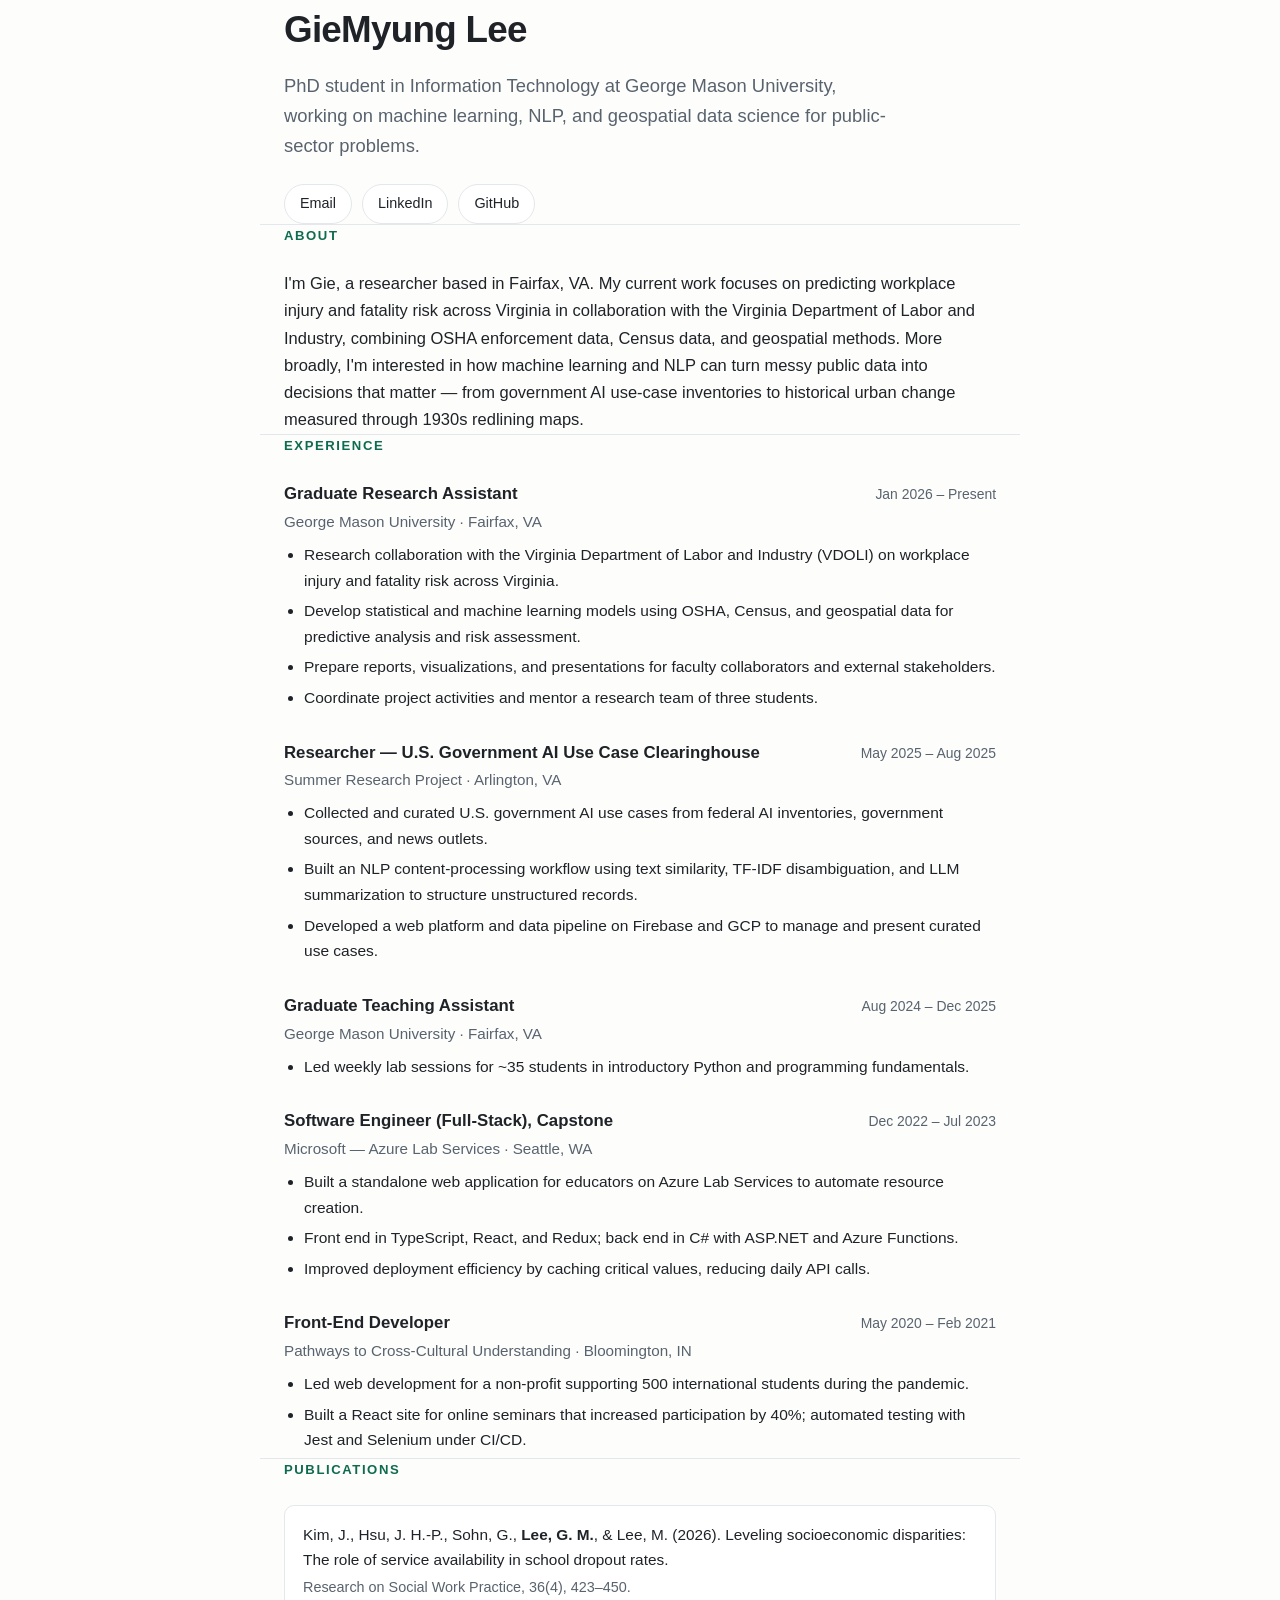
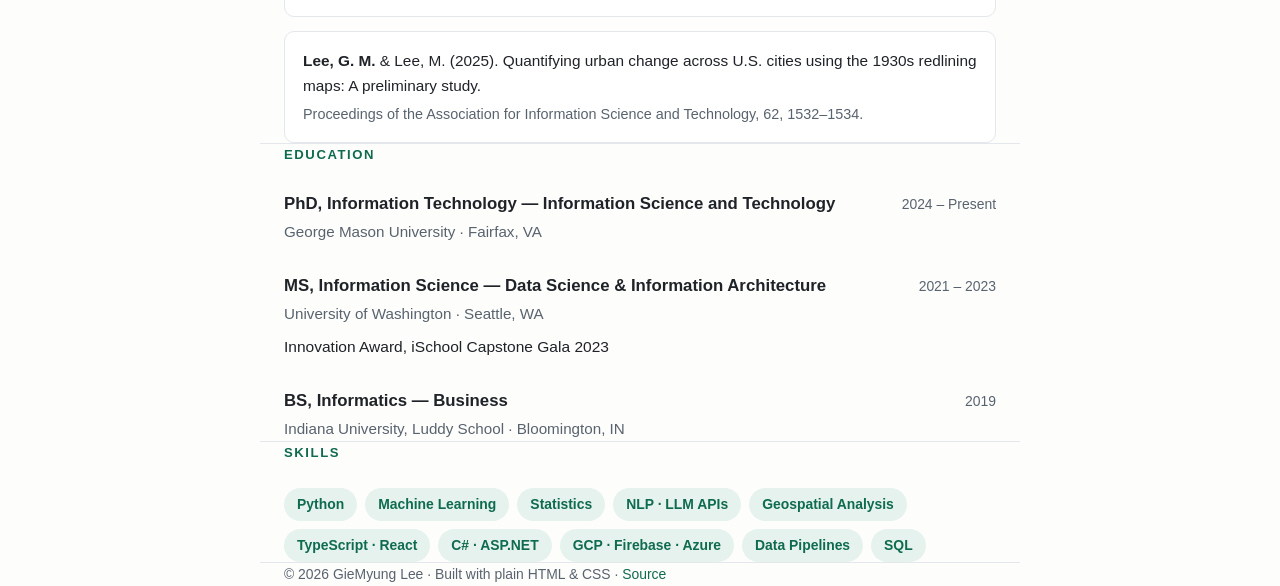
==== index.html @ 55020172 "Personal website: portfolio built from resume Co-Authored-By: Claude Fable 5 <noreply@anthropic.com>" ====
<!DOCTYPE html>
<html lang="en">
<head>
<meta charset="UTF-8">
<meta name="viewport" content="width=device-width, initial-scale=1.0">
<title>GieMyung Lee — Information Science &amp; Technology</title>
<meta name="description" content="GieMyung (Gie) Lee — PhD student in Information Technology at George Mason University. Machine learning, NLP, and geospatial data science.">
<style>
  :root {
    --bg: #fdfdfc;
    --text: #1f2328;
    --muted: #59636e;
    --accent: #0f6b4f;
    --accent-soft: #e6f2ed;
    --border: #e4e7eb;
    --card: #ffffff;
  }
  @media (prefers-color-scheme: dark) {
    :root {
      --bg: #0f1115;
      --text: #e6e8eb;
      --muted: #9aa4af;
      --accent: #5bc49a;
      --accent-soft: #16241f;
      --border: #262b33;
      --card: #161a20;
    }
  }
  * { margin: 0; padding: 0; box-sizing: border-box; }
  html { scroll-behavior: smooth; }
  body {
    font-family: -apple-system, BlinkMacSystemFont, "Segoe UI", Roboto, "Helvetica Neue", Arial, sans-serif;
    background: var(--bg);
    color: var(--text);
    line-height: 1.65;
    font-size: 16.5px;
  }
  .container { max-width: 760px; margin: 0 auto; padding: 0 24px; }
  a { color: var(--accent); text-decoration: none; }
  a:hover { text-decoration: underline; }

  header { padding: 88px 0 48px; }
  .name { font-size: 2.3rem; font-weight: 750; letter-spacing: -0.02em; }
  .tagline { font-size: 1.15rem; color: var(--muted); margin-top: 10px; max-width: 620px; }
  .links { margin-top: 22px; display: flex; flex-wrap: wrap; gap: 10px; }
  .links a {
    display: inline-block; padding: 7px 15px; border: 1px solid var(--border);
    border-radius: 999px; font-size: 0.9rem; color: var(--text); background: var(--card);
    transition: border-color .15s ease, background .15s ease;
  }
  .links a:hover { border-color: var(--accent); background: var(--accent-soft); text-decoration: none; }

  section { padding: 34px 0; border-top: 1px solid var(--border); }
  h2 {
    font-size: 0.82rem; text-transform: uppercase; letter-spacing: 0.12em;
    color: var(--accent); font-weight: 700; margin-bottom: 24px;
  }
  .item { margin-bottom: 28px; }
  .item:last-child { margin-bottom: 0; }
  .item-head { display: flex; justify-content: space-between; align-items: baseline; gap: 16px; flex-wrap: wrap; }
  .item-title { font-weight: 650; font-size: 1.05rem; }
  .item-org { color: var(--muted); font-size: 0.95rem; margin-top: 1px; }
  .item-date { color: var(--muted); font-size: 0.87rem; white-space: nowrap; }
  .item p { margin-top: 8px; color: var(--text); font-size: 0.97rem; }
  .item ul { margin: 8px 0 0 20px; font-size: 0.97rem; }
  .item ul li { margin-bottom: 5px; }

  .pub { padding: 16px 18px; background: var(--card); border: 1px solid var(--border); border-radius: 10px; margin-bottom: 14px; font-size: 0.96rem; }
  .pub:last-child { margin-bottom: 0; }
  .pub .venue { color: var(--muted); font-size: 0.9rem; display: block; margin-top: 4px; }
  .pub strong { font-weight: 650; }

  .skills { display: flex; flex-wrap: wrap; gap: 8px; }
  .skills span {
    padding: 5px 13px; background: var(--accent-soft); color: var(--accent);
    border-radius: 999px; font-size: 0.87rem; font-weight: 550;
  }

  footer { padding: 40px 0 56px; border-top: 1px solid var(--border); color: var(--muted); font-size: 0.87rem; }

  @media (max-width: 560px) {
    header { padding: 56px 0 36px; }
    .name { font-size: 1.85rem; }
    .item-head { flex-direction: column; gap: 2px; }
  }
</style>
</head>
<body>

<header class="container">
  <h1 class="name">GieMyung Lee</h1>
  <p class="tagline">PhD student in Information Technology at George Mason University, working on machine learning, NLP, and geospatial data science for public-sector problems.</p>
  <div class="links">
    <a href="mailto:glee10@gmu.edu">Email</a>
    <a href="https://www.linkedin.com/in/gielee/" target="_blank" rel="noopener">LinkedIn</a>
    <a href="https://github.com/landname" target="_blank" rel="noopener">GitHub</a>
  </div>
</header>

<section class="container" id="about">
  <h2>About</h2>
  <p>I'm Gie, a researcher based in Fairfax, VA. My current work focuses on predicting workplace injury and fatality risk across Virginia in collaboration with the Virginia Department of Labor and Industry, combining OSHA enforcement data, Census data, and geospatial methods. More broadly, I'm interested in how machine learning and NLP can turn messy public data into decisions that matter — from government AI use-case inventories to historical urban change measured through 1930s redlining maps.</p>
</section>

<section class="container" id="experience">
  <h2>Experience</h2>

  <div class="item">
    <div class="item-head">
      <div>
        <div class="item-title">Graduate Research Assistant</div>
        <div class="item-org">George Mason University · Fairfax, VA</div>
      </div>
      <div class="item-date">Jan 2026 – Present</div>
    </div>
    <ul>
      <li>Research collaboration with the Virginia Department of Labor and Industry (VDOLI) on workplace injury and fatality risk across Virginia.</li>
      <li>Develop statistical and machine learning models using OSHA, Census, and geospatial data for predictive analysis and risk assessment.</li>
      <li>Prepare reports, visualizations, and presentations for faculty collaborators and external stakeholders.</li>
      <li>Coordinate project activities and mentor a research team of three students.</li>
    </ul>
  </div>

  <div class="item">
    <div class="item-head">
      <div>
        <div class="item-title">Researcher — U.S. Government AI Use Case Clearinghouse</div>
        <div class="item-org">Summer Research Project · Arlington, VA</div>
      </div>
      <div class="item-date">May 2025 – Aug 2025</div>
    </div>
    <ul>
      <li>Collected and curated U.S. government AI use cases from federal AI inventories, government sources, and news outlets.</li>
      <li>Built an NLP content-processing workflow using text similarity, TF-IDF disambiguation, and LLM summarization to structure unstructured records.</li>
      <li>Developed a web platform and data pipeline on Firebase and GCP to manage and present curated use cases.</li>
    </ul>
  </div>

  <div class="item">
    <div class="item-head">
      <div>
        <div class="item-title">Graduate Teaching Assistant</div>
        <div class="item-org">George Mason University · Fairfax, VA</div>
      </div>
      <div class="item-date">Aug 2024 – Dec 2025</div>
    </div>
    <ul>
      <li>Led weekly lab sessions for ~35 students in introductory Python and programming fundamentals.</li>
    </ul>
  </div>

  <div class="item">
    <div class="item-head">
      <div>
        <div class="item-title">Software Engineer (Full-Stack), Capstone</div>
        <div class="item-org">Microsoft — Azure Lab Services · Seattle, WA</div>
      </div>
      <div class="item-date">Dec 2022 – Jul 2023</div>
    </div>
    <ul>
      <li>Built a standalone web application for educators on Azure Lab Services to automate resource creation.</li>
      <li>Front end in TypeScript, React, and Redux; back end in C# with ASP.NET and Azure Functions.</li>
      <li>Improved deployment efficiency by caching critical values, reducing daily API calls.</li>
    </ul>
  </div>

  <div class="item">
    <div class="item-head">
      <div>
        <div class="item-title">Front-End Developer</div>
        <div class="item-org">Pathways to Cross-Cultural Understanding · Bloomington, IN</div>
      </div>
      <div class="item-date">May 2020 – Feb 2021</div>
    </div>
    <ul>
      <li>Led web development for a non-profit supporting 500 international students during the pandemic.</li>
      <li>Built a React site for online seminars that increased participation by 40%; automated testing with Jest and Selenium under CI/CD.</li>
    </ul>
  </div>
</section>

<section class="container" id="publications">
  <h2>Publications</h2>
  <div class="pub">
    Kim, J., Hsu, J. H.-P., Sohn, G., <strong>Lee, G. M.</strong>, &amp; Lee, M. (2026). Leveling socioeconomic disparities: The role of service availability in school dropout rates.
    <span class="venue">Research on Social Work Practice, 36(4), 423–450.</span>
  </div>
  <div class="pub">
    <strong>Lee, G. M.</strong> &amp; Lee, M. (2025). Quantifying urban change across U.S. cities using the 1930s redlining maps: A preliminary study.
    <span class="venue">Proceedings of the Association for Information Science and Technology, 62, 1532–1534.</span>
  </div>
</section>

<section class="container" id="education">
  <h2>Education</h2>

  <div class="item">
    <div class="item-head">
      <div>
        <div class="item-title">PhD, Information Technology — Information Science and Technology</div>
        <div class="item-org">George Mason University · Fairfax, VA</div>
      </div>
      <div class="item-date">2024 – Present</div>
    </div>
  </div>

  <div class="item">
    <div class="item-head">
      <div>
        <div class="item-title">MS, Information Science — Data Science &amp; Information Architecture</div>
        <div class="item-org">University of Washington · Seattle, WA</div>
      </div>
      <div class="item-date">2021 – 2023</div>
    </div>
    <p>Innovation Award, iSchool Capstone Gala 2023</p>
  </div>

  <div class="item">
    <div class="item-head">
      <div>
        <div class="item-title">BS, Informatics — Business</div>
        <div class="item-org">Indiana University, Luddy School · Bloomington, IN</div>
      </div>
      <div class="item-date">2019</div>
    </div>
  </div>
</section>

<section class="container" id="skills">
  <h2>Skills</h2>
  <div class="skills">
    <span>Python</span>
    <span>Machine Learning</span>
    <span>Statistics</span>
    <span>NLP · LLM APIs</span>
    <span>Geospatial Analysis</span>
    <span>TypeScript · React</span>
    <span>C# · ASP.NET</span>
    <span>GCP · Firebase · Azure</span>
    <span>Data Pipelines</span>
    <span>SQL</span>
  </div>
</section>

<footer class="container">
  © 2026 GieMyung Lee · Built with plain HTML &amp; CSS · <a href="https://github.com/landname/landname.github.io" target="_blank" rel="noopener">Source</a>
</footer>

</body>
</html>
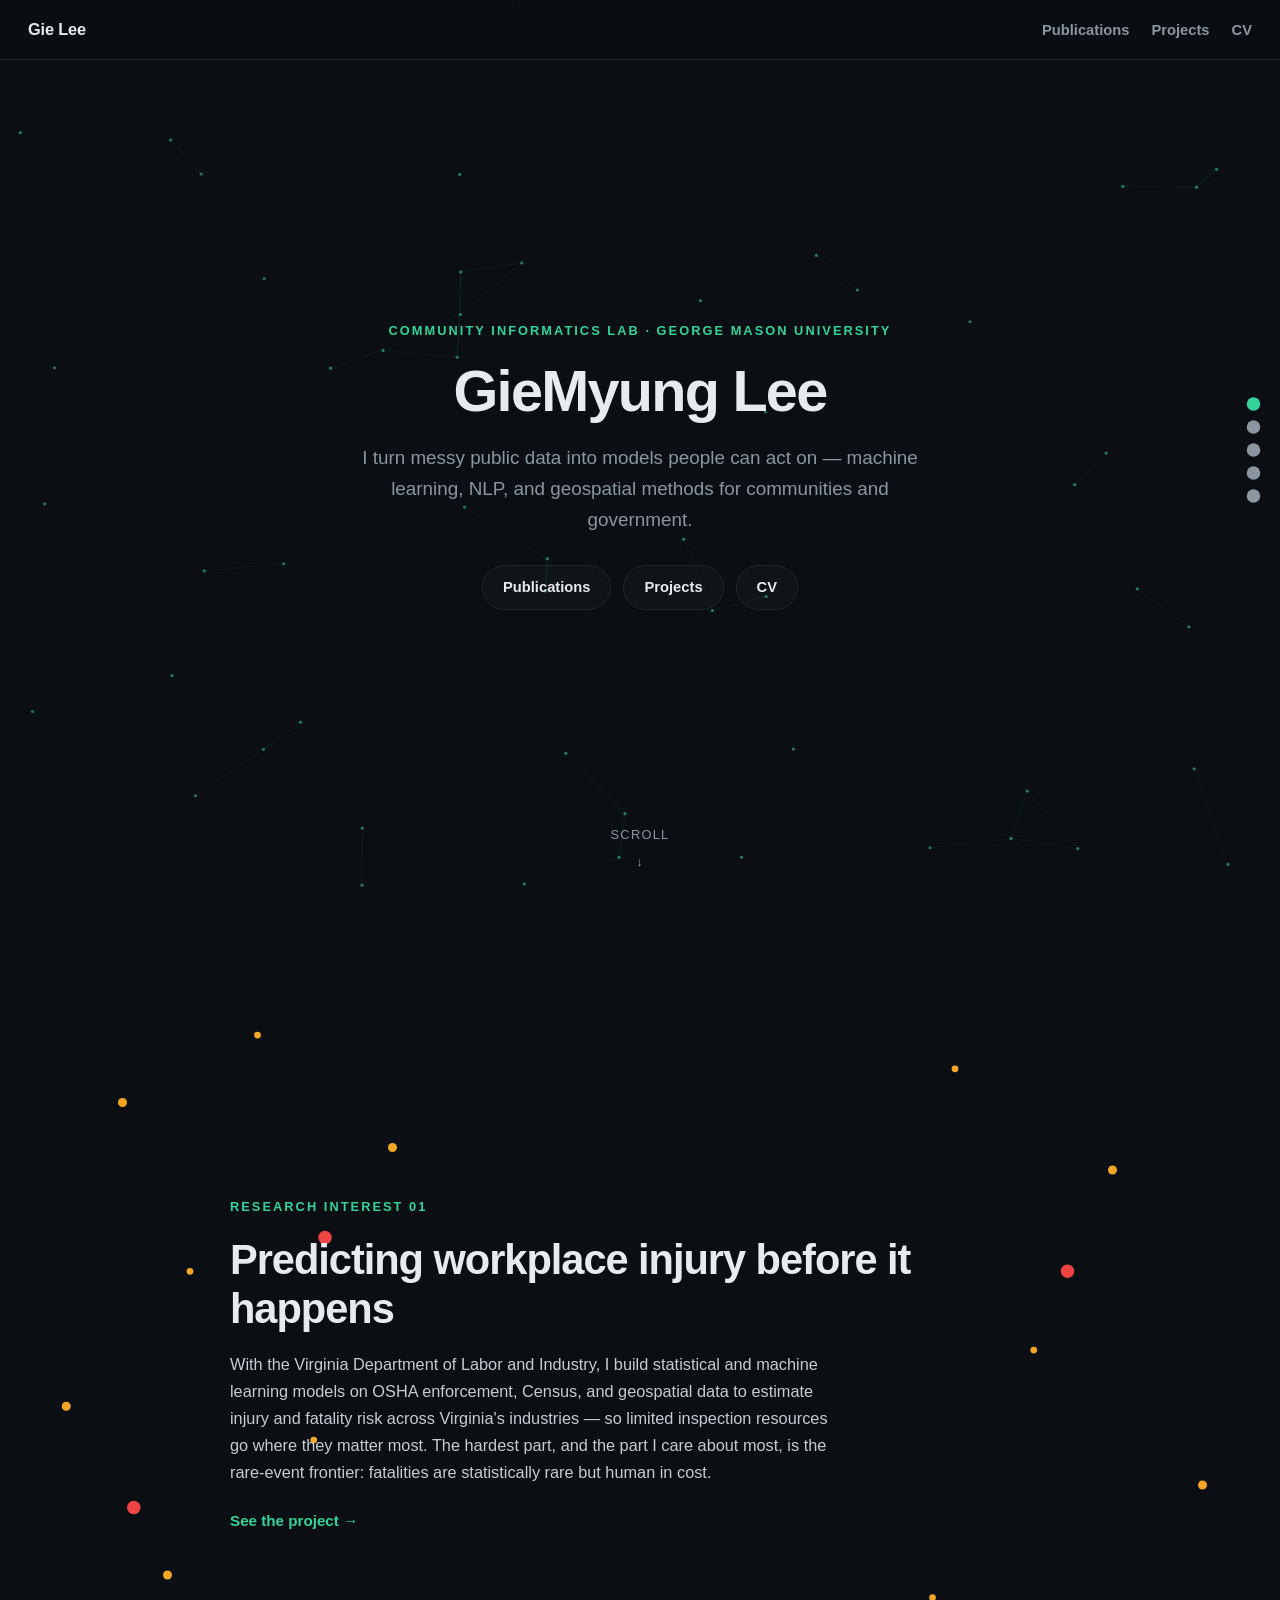
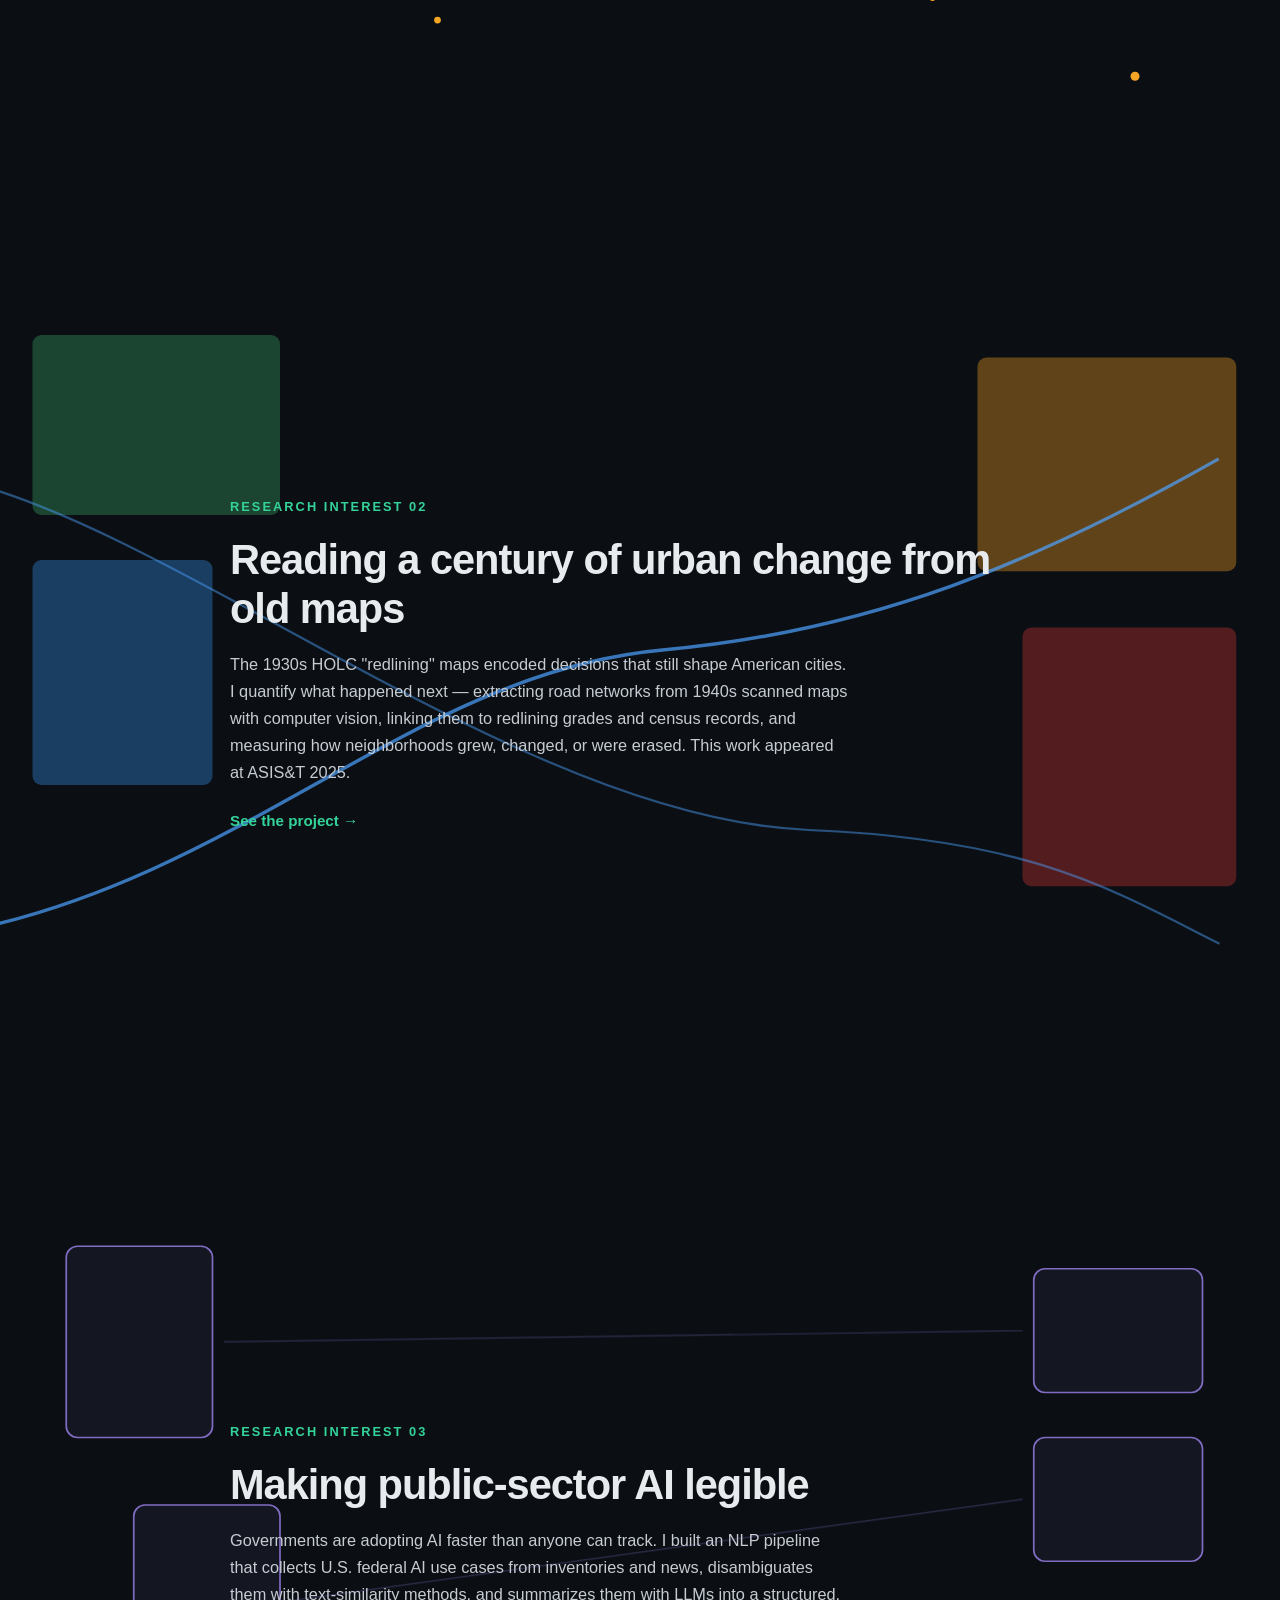
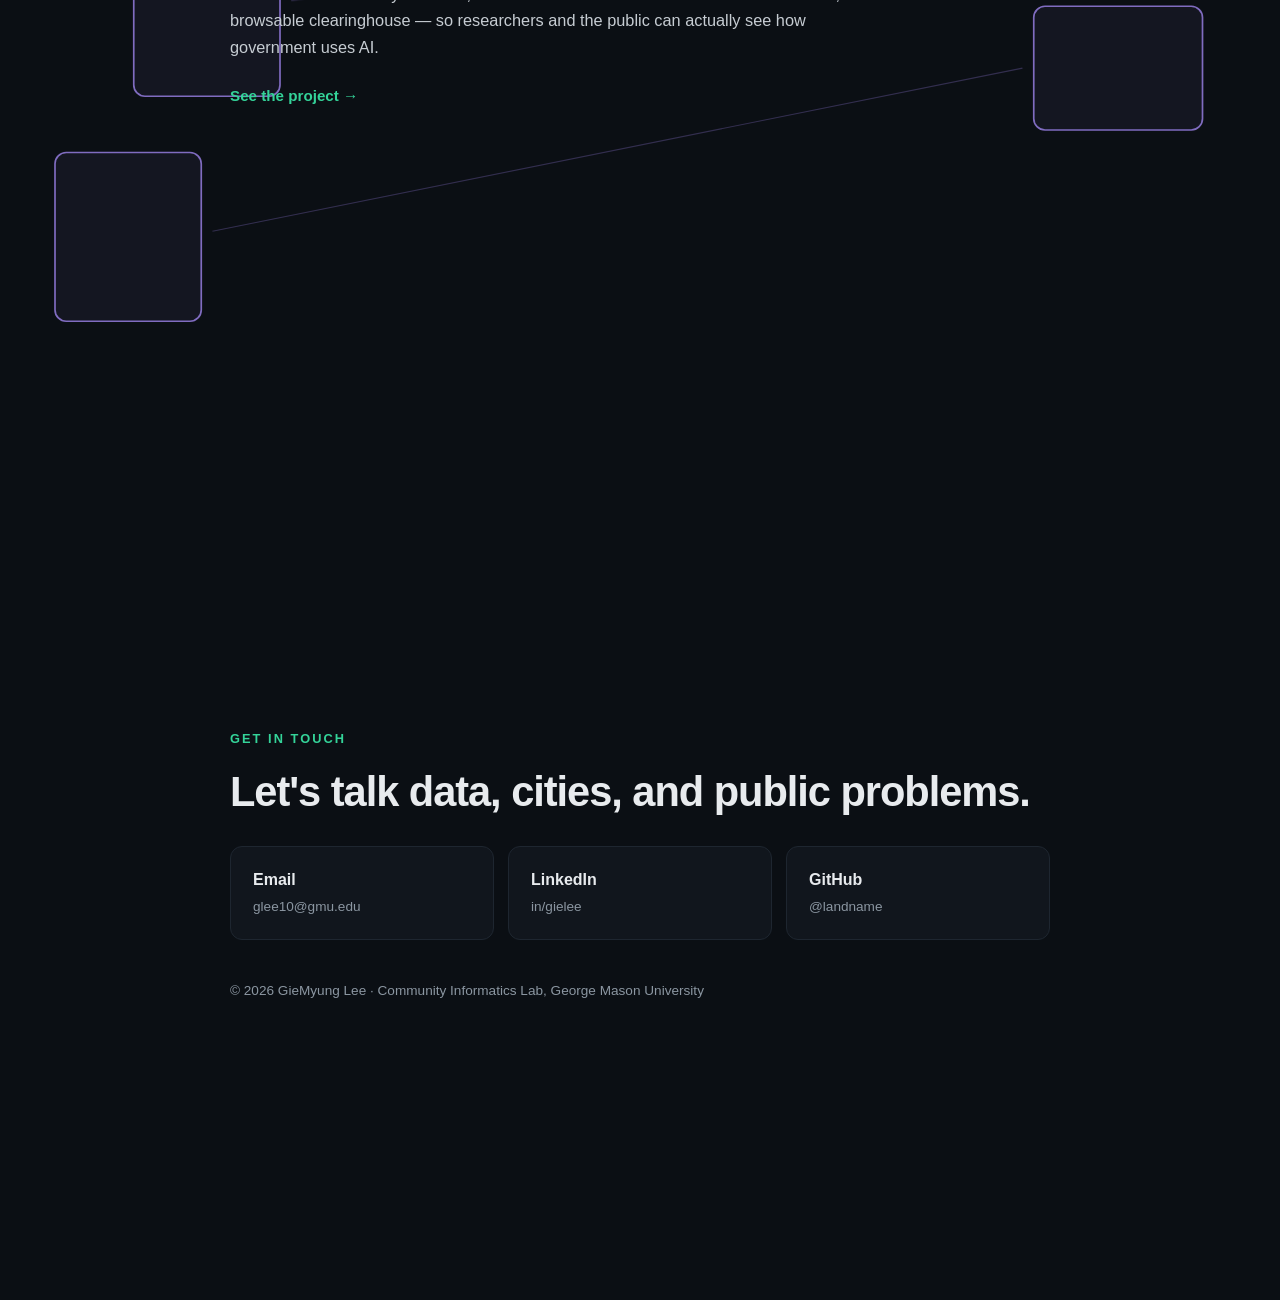
==== commit 148e52ef: "Restructure: interactive scroll homepage + publications/projects/cv pages Co-Authored-By: Claude Fab" ====
--- a/index.html
+++ b/index.html
@@ -3,248 +3,314 @@
 <head>
 <meta charset="UTF-8">
 <meta name="viewport" content="width=device-width, initial-scale=1.0">
-<title>GieMyung Lee — Information Science &amp; Technology</title>
-<meta name="description" content="GieMyung (Gie) Lee — PhD student in Information Technology at George Mason University. Machine learning, NLP, and geospatial data science.">
+<title>GieMyung Lee — Community Informatics Lab, GMU</title>
+<meta name="description" content="GieMyung (Gie) Lee — researcher at the Community Informatics Lab, George Mason University. Machine learning, NLP, and geospatial data science for public-sector problems.">
+<link rel="stylesheet" href="assets/style.css">
 <style>
-  :root {
-    --bg: #fdfdfc;
-    --text: #1f2328;
-    --muted: #59636e;
-    --accent: #0f6b4f;
-    --accent-soft: #e6f2ed;
-    --border: #e4e7eb;
-    --card: #ffffff;
-  }
-  @media (prefers-color-scheme: dark) {
-    :root {
-      --bg: #0f1115;
-      --text: #e6e8eb;
-      --muted: #9aa4af;
-      --accent: #5bc49a;
-      --accent-soft: #16241f;
-      --border: #262b33;
-      --card: #161a20;
-    }
-  }
-  * { margin: 0; padding: 0; box-sizing: border-box; }
-  html { scroll-behavior: smooth; }
+  /* Homepage scene system — body background cross-fades per active scene */
   body {
-    font-family: -apple-system, BlinkMacSystemFont, "Segoe UI", Roboto, "Helvetica Neue", Arial, sans-serif;
-    background: var(--bg);
-    color: var(--text);
-    line-height: 1.65;
-    font-size: 16.5px;
-  }
-  .container { max-width: 760px; margin: 0 auto; padding: 0 24px; }
-  a { color: var(--accent); text-decoration: none; }
-  a:hover { text-decoration: underline; }
-
-  header { padding: 88px 0 48px; }
-  .name { font-size: 2.3rem; font-weight: 750; letter-spacing: -0.02em; }
-  .tagline { font-size: 1.15rem; color: var(--muted); margin-top: 10px; max-width: 620px; }
-  .links { margin-top: 22px; display: flex; flex-wrap: wrap; gap: 10px; }
-  .links a {
-    display: inline-block; padding: 7px 15px; border: 1px solid var(--border);
-    border-radius: 999px; font-size: 0.9rem; color: var(--text); background: var(--card);
-    transition: border-color .15s ease, background .15s ease;
-  }
-  .links a:hover { border-color: var(--accent); background: var(--accent-soft); text-decoration: none; }
-
-  section { padding: 34px 0; border-top: 1px solid var(--border); }
-  h2 {
-    font-size: 0.82rem; text-transform: uppercase; letter-spacing: 0.12em;
-    color: var(--accent); font-weight: 700; margin-bottom: 24px;
-  }
-  .item { margin-bottom: 28px; }
-  .item:last-child { margin-bottom: 0; }
-  .item-head { display: flex; justify-content: space-between; align-items: baseline; gap: 16px; flex-wrap: wrap; }
-  .item-title { font-weight: 650; font-size: 1.05rem; }
-  .item-org { color: var(--muted); font-size: 0.95rem; margin-top: 1px; }
-  .item-date { color: var(--muted); font-size: 0.87rem; white-space: nowrap; }
-  .item p { margin-top: 8px; color: var(--text); font-size: 0.97rem; }
-  .item ul { margin: 8px 0 0 20px; font-size: 0.97rem; }
-  .item ul li { margin-bottom: 5px; }
-
-  .pub { padding: 16px 18px; background: var(--card); border: 1px solid var(--border); border-radius: 10px; margin-bottom: 14px; font-size: 0.96rem; }
-  .pub:last-child { margin-bottom: 0; }
-  .pub .venue { color: var(--muted); font-size: 0.9rem; display: block; margin-top: 4px; }
-  .pub strong { font-weight: 650; }
-
-  .skills { display: flex; flex-wrap: wrap; gap: 8px; }
-  .skills span {
-    padding: 5px 13px; background: var(--accent-soft); color: var(--accent);
-    border-radius: 999px; font-size: 0.87rem; font-weight: 550;
-  }
-
-  footer { padding: 40px 0 56px; border-top: 1px solid var(--border); color: var(--muted); font-size: 0.87rem; }
-
-  @media (max-width: 560px) {
-    header { padding: 56px 0 36px; }
-    .name { font-size: 1.85rem; }
-    .item-head { flex-direction: column; gap: 2px; }
+    transition: background-color 0.9s ease;
+    overflow-x: hidden;
+  }
+  .scene {
+    min-height: 100svh;
+    display: flex; align-items: center; justify-content: center;
+    position: relative;
+    padding: 90px 24px 60px;
+  }
+  .scene-inner { max-width: 820px; width: 100%; position: relative; z-index: 2; }
+
+  /* Content reveal animation */
+  .reveal { opacity: 0; transform: translateY(38px); transition: opacity .8s ease, transform .8s cubic-bezier(.2,.7,.3,1); }
+  .scene.active .reveal { opacity: 1; transform: none; }
+  .scene.active .reveal:nth-child(2) { transition-delay: .12s; }
+  .scene.active .reveal:nth-child(3) { transition-delay: .24s; }
+  .scene.active .reveal:nth-child(4) { transition-delay: .36s; }
+
+  .kicker {
+    font-size: 0.8rem; text-transform: uppercase; letter-spacing: 0.16em;
+    font-weight: 700; color: var(--scene-accent, var(--accent)); margin-bottom: 18px;
+  }
+  .scene h1 { font-size: clamp(2.2rem, 6vw, 3.6rem); font-weight: 800; letter-spacing: -0.03em; line-height: 1.12; }
+  .scene h2.big { font-size: clamp(1.7rem, 4.5vw, 2.6rem); font-weight: 750; letter-spacing: -0.025em; line-height: 1.18; margin: 0 0 18px; color: var(--text); text-transform: none; }
+  .scene .lead { font-size: clamp(1rem, 2vw, 1.18rem); color: var(--muted); max-width: 600px; margin-top: 18px; }
+  .scene .body-text { font-size: 1.02rem; color: #c6ccd2; max-width: 620px; }
+  .scene .more { display: inline-block; margin-top: 22px; font-weight: 600; font-size: 0.95rem; color: var(--scene-accent, var(--accent)); }
+
+  /* Hero */
+  #hero canvas { position: absolute; inset: 0; width: 100%; height: 100%; z-index: 1; }
+  #hero .scene-inner { text-align: center; }
+  .hero-links { margin-top: 30px; display: flex; gap: 12px; justify-content: center; flex-wrap: wrap; }
+  .hero-links a {
+    padding: 9px 20px; border: 1px solid var(--border); border-radius: 999px;
+    color: var(--text); font-size: 0.92rem; font-weight: 550; background: rgba(255,255,255,0.02);
+    transition: border-color .2s, background .2s;
+  }
+  .hero-links a:hover { border-color: var(--accent); background: var(--accent-soft); text-decoration: none; }
+  .scroll-hint {
+    position: absolute; bottom: 28px; left: 50%; transform: translateX(-50%);
+    color: var(--muted); font-size: 0.8rem; letter-spacing: 0.1em; text-transform: uppercase;
+    display: flex; flex-direction: column; align-items: center; gap: 6px; z-index: 2;
+    animation: bob 2.2s ease-in-out infinite;
+  }
+  @keyframes bob { 0%,100% { transform: translate(-50%,0);} 50% { transform: translate(-50%,8px);} }
+
+  /* Scene visuals (SVG) */
+  .scene-visual { position: absolute; inset: 0; z-index: 1; overflow: hidden; pointer-events: none; opacity: 0; transition: opacity 1s ease; }
+  .scene.active .scene-visual { opacity: 1; }
+  .scene-visual svg { position: absolute; width: 100%; height: 100%; }
+
+  /* risk dots pulse */
+  .scene.active .risk-dot { animation: pulse 2.6s ease-in-out infinite; }
+  .scene.active .risk-dot.hot { animation: pulse-hot 1.8s ease-in-out infinite; }
+  @keyframes pulse { 0%,100% { opacity: .25; } 50% { opacity: .7; } }
+  @keyframes pulse-hot { 0%,100% { opacity: .5; r: 5; } 50% { opacity: 1; r: 8; } }
+
+  /* HOLC zones draw in */
+  .holc { opacity: 0; transform: translateY(14px); transition: opacity 1s ease, transform 1s ease; }
+  .scene.active .holc { opacity: 0.5; transform: none; }
+  .scene.active .holc:nth-of-type(2) { transition-delay: .18s; }
+  .scene.active .holc:nth-of-type(3) { transition-delay: .36s; }
+  .scene.active .holc:nth-of-type(4) { transition-delay: .54s; }
+  .scene.active .road-path { stroke-dashoffset: 0; }
+  .road-path { stroke-dasharray: 1200; stroke-dashoffset: 1200; transition: stroke-dashoffset 2.4s ease .3s; }
+
+  /* docs flow into grid */
+  .doc { opacity: 0; transform: translate(-40px, 20px) rotate(-6deg); transition: all .9s cubic-bezier(.2,.7,.3,1); }
+  .scene.active .doc { opacity: .75; transform: none; }
+  .scene.active .doc:nth-of-type(2) { transition-delay: .15s; }
+  .scene.active .doc:nth-of-type(3) { transition-delay: .3s; }
+  .scene.active .doc:nth-of-type(4) { transition-delay: .45s; }
+  .scene.active .doc:nth-of-type(5) { transition-delay: .6s; }
+  .scene.active .doc:nth-of-type(6) { transition-delay: .75s; }
+
+  /* Progress dots */
+  .progress {
+    position: fixed; right: 22px; top: 50%; transform: translateY(-50%);
+    display: flex; flex-direction: column; gap: 14px; z-index: 90;
+  }
+  .progress button {
+    width: 9px; height: 9px; border-radius: 50%; border: none; cursor: pointer;
+    background: var(--muted); opacity: 0.35; transition: all .3s; padding: 0;
+  }
+  .progress button.on { opacity: 1; background: var(--scene-accent, var(--accent)); transform: scale(1.5); }
+
+  /* Contact scene */
+  .contact-cards { display: grid; grid-template-columns: repeat(auto-fit, minmax(200px, 1fr)); gap: 14px; margin-top: 30px; }
+  .contact-cards a {
+    display: block; padding: 20px 22px; background: var(--card); border: 1px solid var(--border);
+    border-radius: 12px; color: var(--text); transition: border-color .2s, transform .2s;
+  }
+  .contact-cards a:hover { border-color: var(--scene-accent, var(--accent)); transform: translateY(-3px); text-decoration: none; }
+  .contact-cards .label { font-weight: 650; font-size: 1rem; }
+  .contact-cards .sub { color: var(--muted); font-size: 0.85rem; margin-top: 3px; }
+
+  @media (max-width: 600px) {
+    .progress { right: 10px; }
+    .scene { padding: 80px 20px 50px; }
+  }
+  @media (prefers-reduced-motion: reduce) {
+    .reveal, .scene-visual, .holc, .doc, .road-path { transition: none !important; }
+    .scroll-hint, .risk-dot { animation: none !important; }
   }
 </style>
 </head>
 <body>
 
-<header class="container">
-  <h1 class="name">GieMyung Lee</h1>
-  <p class="tagline">PhD student in Information Technology at George Mason University, working on machine learning, NLP, and geospatial data science for public-sector problems.</p>
-  <div class="links">
-    <a href="mailto:glee10@gmu.edu">Email</a>
-    <a href="https://www.linkedin.com/in/gielee/" target="_blank" rel="noopener">LinkedIn</a>
-    <a href="https://github.com/landname" target="_blank" rel="noopener">GitHub</a>
-  </div>
-</header>
-
-<section class="container" id="about">
-  <h2>About</h2>
-  <p>I'm Gie, a researcher based in Fairfax, VA. My current work focuses on predicting workplace injury and fatality risk across Virginia in collaboration with the Virginia Department of Labor and Industry, combining OSHA enforcement data, Census data, and geospatial methods. More broadly, I'm interested in how machine learning and NLP can turn messy public data into decisions that matter — from government AI use-case inventories to historical urban change measured through 1930s redlining maps.</p>
-</section>
-
-<section class="container" id="experience">
-  <h2>Experience</h2>
-
-  <div class="item">
-    <div class="item-head">
-      <div>
-        <div class="item-title">Graduate Research Assistant</div>
-        <div class="item-org">George Mason University · Fairfax, VA</div>
-      </div>
-      <div class="item-date">Jan 2026 – Present</div>
+<nav class="nav">
+  <a class="brand" href="index.html">Gie Lee</a>
+  <ul>
+    <li><a href="publications.html">Publications</a></li>
+    <li><a href="projects.html">Projects</a></li>
+    <li><a href="cv.html">CV</a></li>
+  </ul>
+</nav>
+
+<div class="progress" aria-hidden="true"></div>
+
+<!-- Scene 0: Hero -->
+<section class="scene" id="hero" data-bg="#0b0f14" data-accent="#34d399">
+  <canvas id="net"></canvas>
+  <div class="scene-inner">
+    <div class="reveal kicker">Community Informatics Lab · George Mason University</div>
+    <h1 class="reveal">GieMyung Lee</h1>
+    <p class="reveal lead" style="margin-left:auto;margin-right:auto;">I turn messy public data into models people can act on — machine learning, NLP, and geospatial methods for communities and government.</p>
+    <div class="reveal hero-links">
+      <a href="publications.html">Publications</a>
+      <a href="projects.html">Projects</a>
+      <a href="cv.html">CV</a>
     </div>
-    <ul>
-      <li>Research collaboration with the Virginia Department of Labor and Industry (VDOLI) on workplace injury and fatality risk across Virginia.</li>
-      <li>Develop statistical and machine learning models using OSHA, Census, and geospatial data for predictive analysis and risk assessment.</li>
-      <li>Prepare reports, visualizations, and presentations for faculty collaborators and external stakeholders.</li>
-      <li>Coordinate project activities and mentor a research team of three students.</li>
-    </ul>
-  </div>
-
-  <div class="item">
-    <div class="item-head">
-      <div>
-        <div class="item-title">Researcher — U.S. Government AI Use Case Clearinghouse</div>
-        <div class="item-org">Summer Research Project · Arlington, VA</div>
-      </div>
-      <div class="item-date">May 2025 – Aug 2025</div>
+  </div>
+  <div class="scroll-hint">Scroll<span>↓</span></div>
+</section>
+
+<!-- Scene 1: Workplace safety -->
+<section class="scene" data-bg="#151009" data-accent="#f5a524">
+  <div class="scene-visual">
+    <svg viewBox="0 0 1200 800" preserveAspectRatio="xMidYMid slice" aria-hidden="true">
+      <g fill="#f5a524">
+        <circle class="risk-dot" cx="140" cy="180" r="4"/><circle class="risk-dot" cx="260" cy="120" r="3"/>
+        <circle class="risk-dot" cx="380" cy="220" r="4"/><circle class="risk-dot" cx="200" cy="330" r="3"/>
+        <circle class="risk-dot" cx="90" cy="450" r="4"/><circle class="risk-dot" cx="310" cy="480" r="3"/>
+        <circle class="risk-dot" cx="180" cy="600" r="4"/><circle class="risk-dot" cx="420" cy="640" r="3"/>
+        <circle class="risk-dot" cx="880" cy="150" r="3"/><circle class="risk-dot" cx="1020" cy="240" r="4"/>
+        <circle class="risk-dot" cx="950" cy="400" r="3"/><circle class="risk-dot" cx="1100" cy="520" r="4"/>
+        <circle class="risk-dot" cx="860" cy="620" r="3"/><circle class="risk-dot" cx="1040" cy="690" r="4"/>
+      </g>
+      <g fill="#ef4444">
+        <circle class="risk-dot hot" cx="320" cy="300" r="6" style="animation-delay:.3s"/>
+        <circle class="risk-dot hot" cx="980" cy="330" r="6" style="animation-delay:.9s"/>
+        <circle class="risk-dot hot" cx="150" cy="540" r="6" style="animation-delay:1.5s"/>
+      </g>
+    </svg>
+  </div>
+  <div class="scene-inner">
+    <div class="reveal kicker">Research Interest 01</div>
+    <h2 class="reveal big">Predicting workplace injury before it happens</h2>
+    <p class="reveal body-text">With the Virginia Department of Labor and Industry, I build statistical and machine learning models on OSHA enforcement, Census, and geospatial data to estimate injury and fatality risk across Virginia's industries — so limited inspection resources go where they matter most. The hardest part, and the part I care about most, is the rare-event frontier: fatalities are statistically rare but human in cost.</p>
+    <a class="reveal more" href="projects.html#safety">See the project →</a>
+  </div>
+</section>
+
+<!-- Scene 2: Urban change / historical maps -->
+<section class="scene" data-bg="#0a1120" data-accent="#4da3ff">
+  <div class="scene-visual">
+    <svg viewBox="0 0 1200 800" preserveAspectRatio="xMidYMid slice" aria-hidden="true">
+      <rect class="holc" x="60"  y="120" width="220" height="160" rx="8" fill="#2f7d4f"/>
+      <rect class="holc" x="60"  y="320" width="160" height="200" rx="8" fill="#2b6cb0"/>
+      <rect class="holc" x="900" y="140" width="230" height="190" rx="8" fill="#b7791f"/>
+      <rect class="holc" x="940" y="380" width="190" height="230" rx="8" fill="#9b2c2c"/>
+      <path class="road-path" d="M 0 650 C 250 600, 400 420, 620 400 S 1000 300, 1200 180" fill="none" stroke="#4da3ff" stroke-width="3" opacity="0.7"/>
+      <path class="road-path" d="M 0 250 C 200 300, 500 550, 750 560 S 1050 640, 1200 700" fill="none" stroke="#4da3ff" stroke-width="2" opacity="0.45" style="transition-delay:.7s"/>
+    </svg>
+  </div>
+  <div class="scene-inner">
+    <div class="reveal kicker">Research Interest 02</div>
+    <h2 class="reveal big">Reading a century of urban change from old maps</h2>
+    <p class="reveal body-text">The 1930s HOLC "redlining" maps encoded decisions that still shape American cities. I quantify what happened next — extracting road networks from 1940s scanned maps with computer vision, linking them to redlining grades and census records, and measuring how neighborhoods grew, changed, or were erased. This work appeared at ASIS&amp;T 2025.</p>
+    <a class="reveal more" href="projects.html#urban">See the project →</a>
+  </div>
+</section>
+
+<!-- Scene 3: Public-sector AI -->
+<section class="scene" data-bg="#120c1c" data-accent="#a78bfa">
+  <div class="scene-visual">
+    <svg viewBox="0 0 1200 800" preserveAspectRatio="xMidYMid slice" aria-hidden="true">
+      <g stroke="#a78bfa" stroke-width="1.5" fill="rgba(167,139,250,0.08)">
+        <rect class="doc" x="90"  y="130" width="130" height="170" rx="10"/>
+        <rect class="doc" x="150" y="360" width="130" height="170" rx="10"/>
+        <rect class="doc" x="80"  y="580" width="130" height="150" rx="10"/>
+        <rect class="doc" x="950" y="150" width="150" height="110" rx="10"/>
+        <rect class="doc" x="950" y="300" width="150" height="110" rx="10"/>
+        <rect class="doc" x="950" y="450" width="150" height="110" rx="10"/>
+      </g>
+      <g stroke="#a78bfa" stroke-width="1" opacity="0.35">
+        <line class="doc" x1="230" y1="215" x2="940" y2="205"/>
+        <line class="doc" x1="290" y1="445" x2="940" y2="355"/>
+        <line class="doc" x1="220" y1="650" x2="940" y2="505"/>
+      </g>
+    </svg>
+  </div>
+  <div class="scene-inner">
+    <div class="reveal kicker">Research Interest 03</div>
+    <h2 class="reveal big">Making public-sector AI legible</h2>
+    <p class="reveal body-text">Governments are adopting AI faster than anyone can track. I built an NLP pipeline that collects U.S. federal AI use cases from inventories and news, disambiguates them with text-similarity methods, and summarizes them with LLMs into a structured, browsable clearinghouse — so researchers and the public can actually see how government uses AI.</p>
+    <a class="reveal more" href="projects.html#clearinghouse">See the project →</a>
+  </div>
+</section>
+
+<!-- Scene 4: Contact -->
+<section class="scene" data-bg="#0b0f14" data-accent="#34d399">
+  <div class="scene-inner">
+    <div class="reveal kicker">Get in touch</div>
+    <h2 class="reveal big">Let's talk data, cities, and public problems.</h2>
+    <div class="reveal contact-cards">
+      <a href="mailto:glee10@gmu.edu"><div class="label">Email</div><div class="sub">glee10@gmu.edu</div></a>
+      <a href="https://www.linkedin.com/in/gielee/" target="_blank" rel="noopener"><div class="label">LinkedIn</div><div class="sub">in/gielee</div></a>
+      <a href="https://github.com/landname" target="_blank" rel="noopener"><div class="label">GitHub</div><div class="sub">@landname</div></a>
     </div>
-    <ul>
-      <li>Collected and curated U.S. government AI use cases from federal AI inventories, government sources, and news outlets.</li>
-      <li>Built an NLP content-processing workflow using text similarity, TF-IDF disambiguation, and LLM summarization to structure unstructured records.</li>
-      <li>Developed a web platform and data pipeline on Firebase and GCP to manage and present curated use cases.</li>
-    </ul>
-  </div>
-
-  <div class="item">
-    <div class="item-head">
-      <div>
-        <div class="item-title">Graduate Teaching Assistant</div>
-        <div class="item-org">George Mason University · Fairfax, VA</div>
-      </div>
-      <div class="item-date">Aug 2024 – Dec 2025</div>
-    </div>
-    <ul>
-      <li>Led weekly lab sessions for ~35 students in introductory Python and programming fundamentals.</li>
-    </ul>
-  </div>
-
-  <div class="item">
-    <div class="item-head">
-      <div>
-        <div class="item-title">Software Engineer (Full-Stack), Capstone</div>
-        <div class="item-org">Microsoft — Azure Lab Services · Seattle, WA</div>
-      </div>
-      <div class="item-date">Dec 2022 – Jul 2023</div>
-    </div>
-    <ul>
-      <li>Built a standalone web application for educators on Azure Lab Services to automate resource creation.</li>
-      <li>Front end in TypeScript, React, and Redux; back end in C# with ASP.NET and Azure Functions.</li>
-      <li>Improved deployment efficiency by caching critical values, reducing daily API calls.</li>
-    </ul>
-  </div>
-
-  <div class="item">
-    <div class="item-head">
-      <div>
-        <div class="item-title">Front-End Developer</div>
-        <div class="item-org">Pathways to Cross-Cultural Understanding · Bloomington, IN</div>
-      </div>
-      <div class="item-date">May 2020 – Feb 2021</div>
-    </div>
-    <ul>
-      <li>Led web development for a non-profit supporting 500 international students during the pandemic.</li>
-      <li>Built a React site for online seminars that increased participation by 40%; automated testing with Jest and Selenium under CI/CD.</li>
-    </ul>
-  </div>
-</section>
-
-<section class="container" id="publications">
-  <h2>Publications</h2>
-  <div class="pub">
-    Kim, J., Hsu, J. H.-P., Sohn, G., <strong>Lee, G. M.</strong>, &amp; Lee, M. (2026). Leveling socioeconomic disparities: The role of service availability in school dropout rates.
-    <span class="venue">Research on Social Work Practice, 36(4), 423–450.</span>
-  </div>
-  <div class="pub">
-    <strong>Lee, G. M.</strong> &amp; Lee, M. (2025). Quantifying urban change across U.S. cities using the 1930s redlining maps: A preliminary study.
-    <span class="venue">Proceedings of the Association for Information Science and Technology, 62, 1532–1534.</span>
-  </div>
-</section>
-
-<section class="container" id="education">
-  <h2>Education</h2>
-
-  <div class="item">
-    <div class="item-head">
-      <div>
-        <div class="item-title">PhD, Information Technology — Information Science and Technology</div>
-        <div class="item-org">George Mason University · Fairfax, VA</div>
-      </div>
-      <div class="item-date">2024 – Present</div>
-    </div>
-  </div>
-
-  <div class="item">
-    <div class="item-head">
-      <div>
-        <div class="item-title">MS, Information Science — Data Science &amp; Information Architecture</div>
-        <div class="item-org">University of Washington · Seattle, WA</div>
-      </div>
-      <div class="item-date">2021 – 2023</div>
-    </div>
-    <p>Innovation Award, iSchool Capstone Gala 2023</p>
-  </div>
-
-  <div class="item">
-    <div class="item-head">
-      <div>
-        <div class="item-title">BS, Informatics — Business</div>
-        <div class="item-org">Indiana University, Luddy School · Bloomington, IN</div>
-      </div>
-      <div class="item-date">2019</div>
-    </div>
-  </div>
-</section>
-
-<section class="container" id="skills">
-  <h2>Skills</h2>
-  <div class="skills">
-    <span>Python</span>
-    <span>Machine Learning</span>
-    <span>Statistics</span>
-    <span>NLP · LLM APIs</span>
-    <span>Geospatial Analysis</span>
-    <span>TypeScript · React</span>
-    <span>C# · ASP.NET</span>
-    <span>GCP · Firebase · Azure</span>
-    <span>Data Pipelines</span>
-    <span>SQL</span>
-  </div>
-</section>
-
-<footer class="container">
-  © 2026 GieMyung Lee · Built with plain HTML &amp; CSS · <a href="https://github.com/landname/landname.github.io" target="_blank" rel="noopener">Source</a>
-</footer>
+    <p class="reveal" style="margin-top:40px;color:var(--muted);font-size:0.85rem;">© 2026 GieMyung Lee · Community Informatics Lab, George Mason University</p>
+  </div>
+</section>
+
+<script>
+(function () {
+  const scenes = Array.from(document.querySelectorAll('.scene'));
+  const progress = document.querySelector('.progress');
+
+  // progress dots
+  scenes.forEach((s, i) => {
+    const b = document.createElement('button');
+    b.addEventListener('click', () => s.scrollIntoView({ behavior: 'smooth' }));
+    progress.appendChild(b);
+  });
+  const dots = Array.from(progress.children);
+
+  const io = new IntersectionObserver((entries) => {
+    entries.forEach(e => {
+      if (e.isIntersecting) {
+        const s = e.target;
+        s.classList.add('active');
+        document.body.style.backgroundColor = s.dataset.bg;
+        document.documentElement.style.setProperty('--scene-accent', s.dataset.accent);
+        const i = scenes.indexOf(s);
+        dots.forEach((d, j) => d.classList.toggle('on', j === i));
+      }
+    });
+  }, { threshold: 0.5 });
+  scenes.forEach(s => io.observe(s));
+
+  // hero particle network
+  const canvas = document.getElementById('net');
+  const ctx = canvas.getContext('2d');
+  let W, H, pts = [];
+  const N = 55, LINK = 130;
+
+  function resize() {
+    W = canvas.width = canvas.offsetWidth * devicePixelRatio;
+    H = canvas.height = canvas.offsetHeight * devicePixelRatio;
+  }
+  function init() {
+    pts = Array.from({ length: N }, () => ({
+      x: Math.random() * W, y: Math.random() * H,
+      vx: (Math.random() - 0.5) * 0.35 * devicePixelRatio,
+      vy: (Math.random() - 0.5) * 0.35 * devicePixelRatio
+    }));
+  }
+  function frame() {
+    ctx.clearRect(0, 0, W, H);
+    for (const p of pts) {
+      p.x += p.vx; p.y += p.vy;
+      if (p.x < 0 || p.x > W) p.vx *= -1;
+      if (p.y < 0 || p.y > H) p.vy *= -1;
+    }
+    for (let i = 0; i < N; i++) {
+      for (let j = i + 1; j < N; j++) {
+        const dx = pts[i].x - pts[j].x, dy = pts[i].y - pts[j].y;
+        const d = Math.hypot(dx, dy) / devicePixelRatio;
+        if (d < LINK) {
+          ctx.strokeStyle = `rgba(52, 211, 153, ${0.14 * (1 - d / LINK)})`;
+          ctx.lineWidth = devicePixelRatio;
+          ctx.beginPath(); ctx.moveTo(pts[i].x, pts[i].y); ctx.lineTo(pts[j].x, pts[j].y); ctx.stroke();
+        }
+      }
+    }
+    ctx.fillStyle = 'rgba(52, 211, 153, 0.55)';
+    for (const p of pts) {
+      ctx.beginPath(); ctx.arc(p.x, p.y, 1.6 * devicePixelRatio, 0, Math.PI * 2); ctx.fill();
+    }
+    requestAnimationFrame(frame);
+  }
+  const reduce = matchMedia('(prefers-reduced-motion: reduce)').matches;
+  resize(); init();
+  addEventListener('resize', () => { resize(); init(); });
+  if (!reduce) frame();
+  else {
+    ctx.fillStyle = 'rgba(52,211,153,0.5)';
+    pts.forEach(p => { ctx.beginPath(); ctx.arc(p.x, p.y, 1.6 * devicePixelRatio, 0, Math.PI * 2); ctx.fill(); });
+  }
+})();
+</script>
 
 </body>
 </html>
--- a/assets/style.css
+++ b/assets/style.css
@@ -0,0 +1,89 @@
+/* Shared styles — GieMyung Lee personal site */
+:root {
+  --bg: #0b0f14;
+  --text: #e8ebee;
+  --muted: #8b96a1;
+  --accent: #34d399;
+  --accent-soft: rgba(52, 211, 153, 0.12);
+  --border: #1e2630;
+  --card: #11161d;
+}
+* { margin: 0; padding: 0; box-sizing: border-box; }
+html { scroll-behavior: smooth; }
+body {
+  font-family: -apple-system, BlinkMacSystemFont, "Segoe UI", Roboto, "Helvetica Neue", Arial, sans-serif;
+  background: var(--bg);
+  color: var(--text);
+  line-height: 1.65;
+  font-size: 16.5px;
+}
+a { color: var(--accent); text-decoration: none; }
+a:hover { text-decoration: underline; }
+
+/* Top navigation */
+.nav {
+  position: fixed; top: 0; left: 0; right: 0; z-index: 100;
+  display: flex; justify-content: space-between; align-items: center;
+  padding: 16px 28px;
+  background: color-mix(in srgb, var(--bg) 78%, transparent);
+  backdrop-filter: blur(12px);
+  -webkit-backdrop-filter: blur(12px);
+  border-bottom: 1px solid var(--border);
+}
+.nav .brand { font-weight: 700; letter-spacing: -0.01em; color: var(--text); font-size: 1.02rem; }
+.nav .brand:hover { text-decoration: none; color: var(--accent); }
+.nav ul { display: flex; gap: 22px; list-style: none; }
+.nav ul a { color: var(--muted); font-size: 0.92rem; font-weight: 550; transition: color .15s; }
+.nav ul a:hover, .nav ul a.here { color: var(--accent); text-decoration: none; }
+
+/* Subpage layout */
+.page { max-width: 760px; margin: 0 auto; padding: 130px 24px 80px; }
+.page h1 { font-size: 2rem; font-weight: 750; letter-spacing: -0.02em; margin-bottom: 8px; }
+.page .lede { color: var(--muted); margin-bottom: 40px; font-size: 1.05rem; }
+.page h2 {
+  font-size: 0.8rem; text-transform: uppercase; letter-spacing: 0.12em;
+  color: var(--accent); font-weight: 700; margin: 40px 0 18px;
+}
+
+.card {
+  background: var(--card); border: 1px solid var(--border); border-radius: 12px;
+  padding: 22px 24px; margin-bottom: 16px;
+  transition: border-color .15s;
+}
+.card:hover { border-color: color-mix(in srgb, var(--accent) 45%, var(--border)); }
+.card h3 { font-size: 1.08rem; font-weight: 650; }
+.card .meta { color: var(--muted); font-size: 0.88rem; margin: 3px 0 10px; }
+.card p, .card ul { font-size: 0.96rem; color: #c6ccd2; }
+.card ul { margin: 8px 0 0 20px; }
+.card ul li { margin-bottom: 5px; }
+
+.tags { display: flex; flex-wrap: wrap; gap: 7px; margin-top: 14px; }
+.tags span {
+  padding: 3px 11px; background: var(--accent-soft); color: var(--accent);
+  border-radius: 999px; font-size: 0.78rem; font-weight: 600;
+}
+.badge {
+  display: inline-block; padding: 2px 10px; border-radius: 999px;
+  font-size: 0.74rem; font-weight: 700; letter-spacing: 0.04em;
+  background: var(--accent-soft); color: var(--accent); vertical-align: middle;
+}
+
+/* CV page */
+.cv-item { margin-bottom: 26px; }
+.cv-head { display: flex; justify-content: space-between; align-items: baseline; gap: 16px; flex-wrap: wrap; }
+.cv-title { font-weight: 650; font-size: 1.03rem; }
+.cv-org { color: var(--muted); font-size: 0.93rem; }
+.cv-date { color: var(--muted); font-size: 0.85rem; white-space: nowrap; }
+.cv-item ul { margin: 7px 0 0 20px; font-size: 0.95rem; color: #c6ccd2; }
+.cv-item ul li { margin-bottom: 4px; }
+.cv-item p { font-size: 0.95rem; color: #c6ccd2; margin-top: 4px; }
+
+footer { max-width: 760px; margin: 0 auto; padding: 30px 24px 50px; color: var(--muted); font-size: 0.85rem; border-top: 1px solid var(--border); }
+
+@media (max-width: 600px) {
+  .nav { padding: 13px 18px; }
+  .nav ul { gap: 14px; }
+  .page { padding-top: 105px; }
+  .page h1 { font-size: 1.6rem; }
+  .cv-head { flex-direction: column; gap: 1px; }
+}
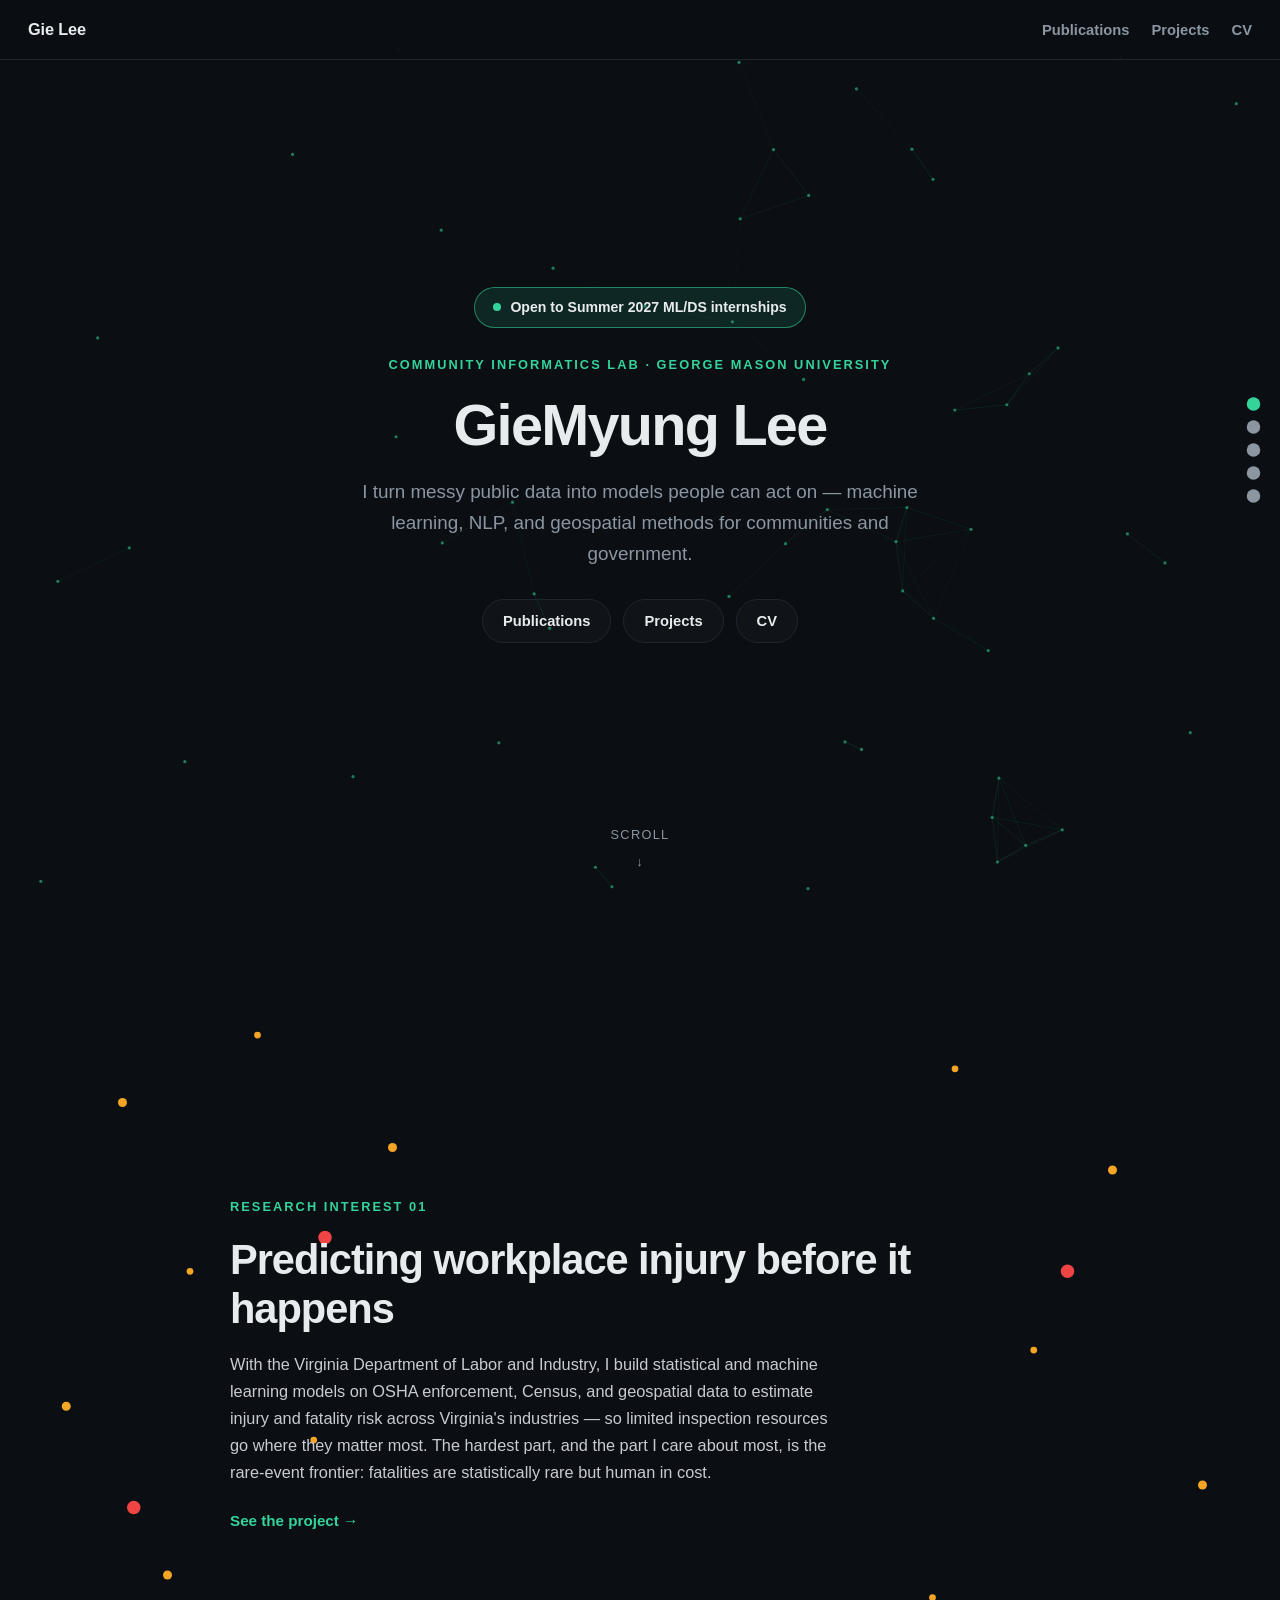
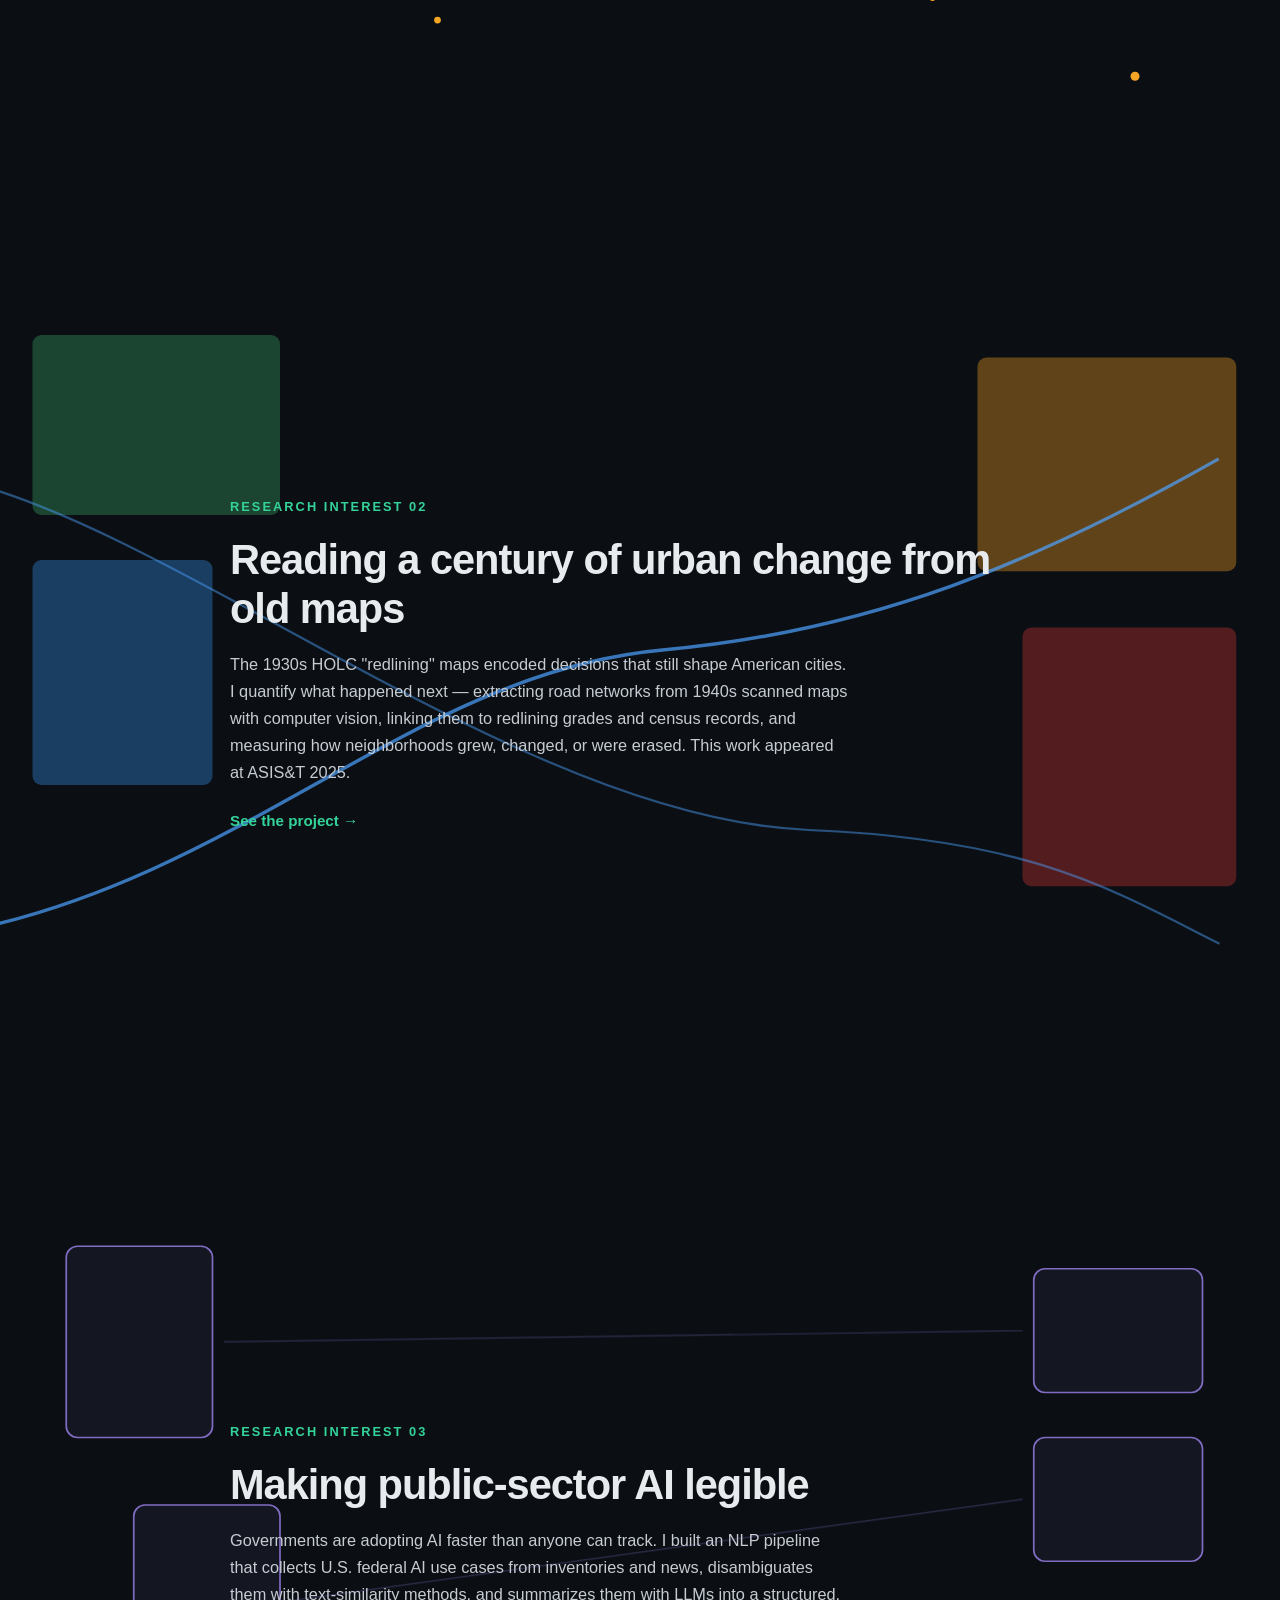
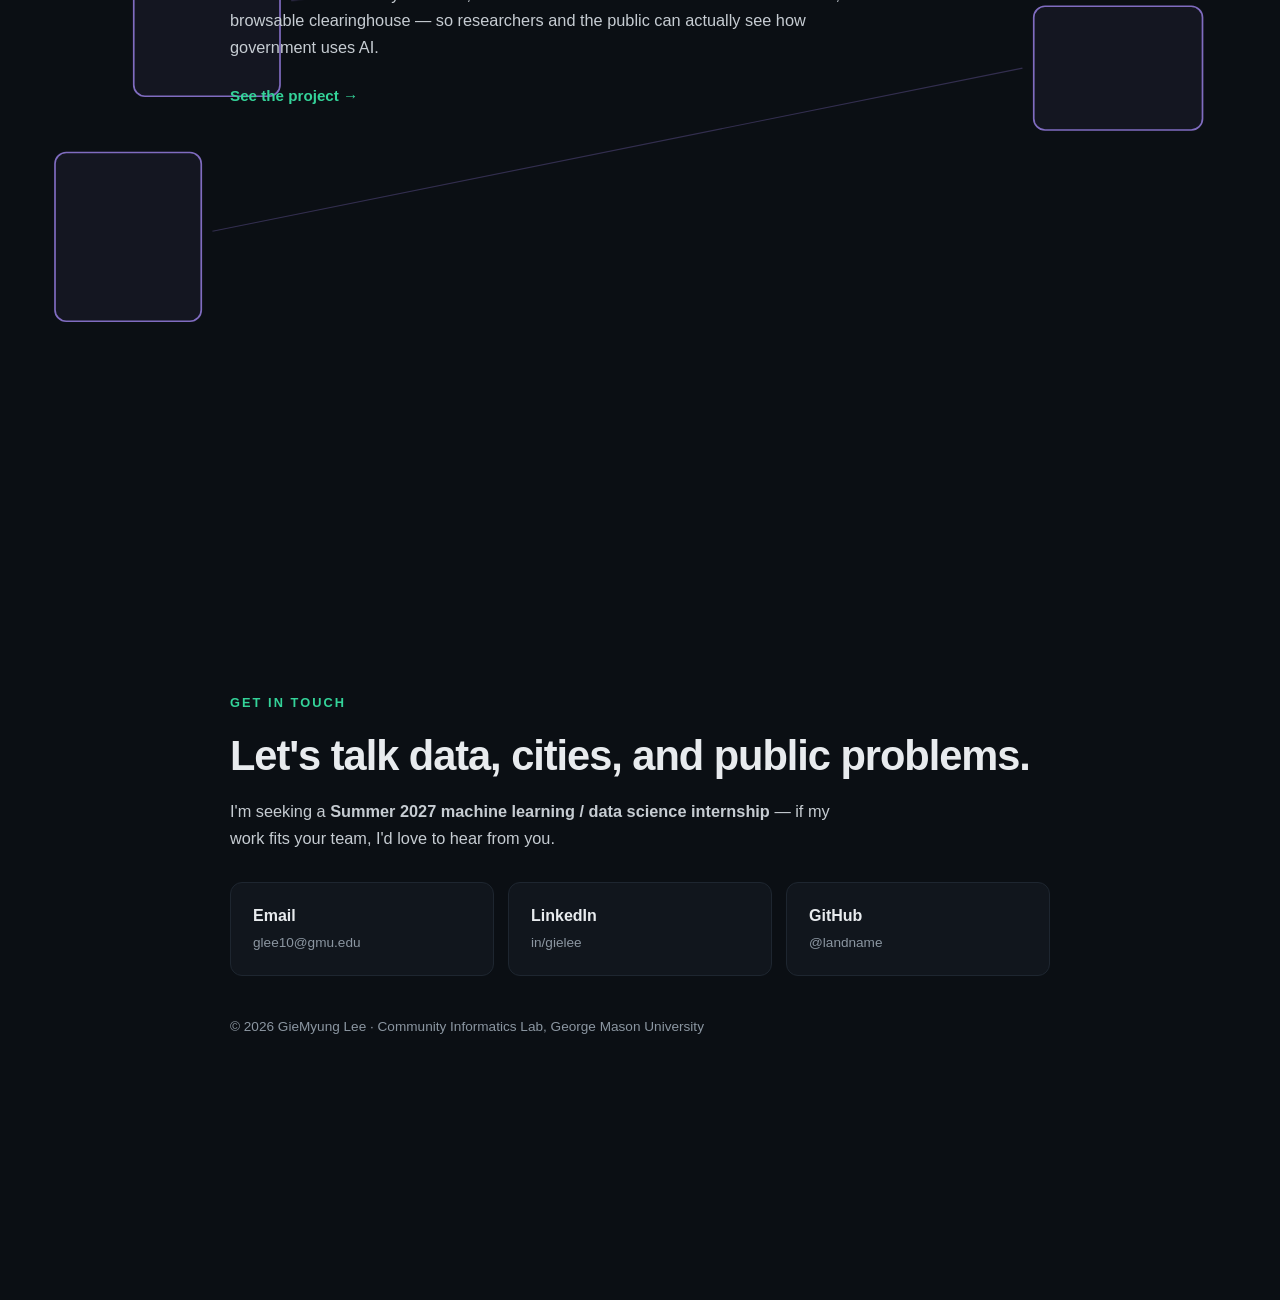
==== commit c4355977: "Add recruiter-facing elements: internship banner, OG meta + favicon, project impact stats Co-Authore" ====
--- a/index.html
+++ b/index.html
@@ -5,6 +5,13 @@
 <meta name="viewport" content="width=device-width, initial-scale=1.0">
 <title>GieMyung Lee — Community Informatics Lab, GMU</title>
 <meta name="description" content="GieMyung (Gie) Lee — researcher at the Community Informatics Lab, George Mason University. Machine learning, NLP, and geospatial data science for public-sector problems.">
+<link rel="icon" type="image/svg+xml" href="assets/favicon.svg">
+<meta property="og:type" content="website">
+<meta property="og:title" content="GieMyung Lee — Community Informatics Lab, GMU">
+<meta property="og:description" content="Machine learning, NLP, and geospatial data science for communities and government. Open to Summer 2027 ML/DS internships.">
+<meta property="og:url" content="https://landname.github.io/">
+<meta property="og:image" content="https://landname.github.io/assets/og.png">
+<meta name="twitter:card" content="summary_large_image">
 <link rel="stylesheet" href="assets/style.css">
 <style>
   /* Homepage scene system — body background cross-fades per active scene */
@@ -47,6 +54,20 @@
     transition: border-color .2s, background .2s;
   }
   .hero-links a:hover { border-color: var(--accent); background: var(--accent-soft); text-decoration: none; }
+  /* Internship availability pill */
+  .avail {
+    display: inline-flex; align-items: center; gap: 9px;
+    padding: 8px 18px; border-radius: 999px; margin-bottom: 26px;
+    border: 1px solid color-mix(in srgb, var(--accent) 55%, transparent);
+    background: var(--accent-soft); color: var(--text);
+    font-size: 0.88rem; font-weight: 600;
+  }
+  .avail:hover { text-decoration: none; border-color: var(--accent); }
+  .avail .dot {
+    width: 8px; height: 8px; border-radius: 50%; background: var(--accent);
+    animation: blink 1.8s ease-in-out infinite;
+  }
+  @keyframes blink { 0%,100% { opacity: 1; box-shadow: 0 0 0 0 rgba(52,211,153,.5);} 50% { opacity: .55; box-shadow: 0 0 0 6px rgba(52,211,153,0);} }
   .scroll-hint {
     position: absolute; bottom: 28px; left: 50%; transform: translateX(-50%);
     color: var(--muted); font-size: 0.8rem; letter-spacing: 0.1em; text-transform: uppercase;
@@ -132,6 +153,7 @@
 <section class="scene" id="hero" data-bg="#0b0f14" data-accent="#34d399">
   <canvas id="net"></canvas>
   <div class="scene-inner">
+    <a class="reveal avail" href="mailto:glee10@gmu.edu?subject=Summer%202027%20Internship"><span class="dot"></span>Open to Summer 2027 ML/DS internships</a>
     <div class="reveal kicker">Community Informatics Lab · George Mason University</div>
     <h1 class="reveal">GieMyung Lee</h1>
     <p class="reveal lead" style="margin-left:auto;margin-right:auto;">I turn messy public data into models people can act on — machine learning, NLP, and geospatial methods for communities and government.</p>
@@ -224,6 +246,7 @@
   <div class="scene-inner">
     <div class="reveal kicker">Get in touch</div>
     <h2 class="reveal big">Let's talk data, cities, and public problems.</h2>
+    <p class="reveal body-text">I'm seeking a <strong>Summer 2027 machine learning / data science internship</strong> — if my work fits your team, I'd love to hear from you.</p>
     <div class="reveal contact-cards">
       <a href="mailto:glee10@gmu.edu"><div class="label">Email</div><div class="sub">glee10@gmu.edu</div></a>
       <a href="https://www.linkedin.com/in/gielee/" target="_blank" rel="noopener"><div class="label">LinkedIn</div><div class="sub">in/gielee</div></a>
--- a/assets/style.css
+++ b/assets/style.css
@@ -78,6 +78,11 @@
 .cv-item ul li { margin-bottom: 4px; }
 .cv-item p { font-size: 0.95rem; color: #c6ccd2; margin-top: 4px; }
 
+/* Impact stat highlights on project cards */
+.stats { display: flex; flex-wrap: wrap; gap: 8px 34px; margin: 14px 0 4px; }
+.stat .num { font-size: 1.65rem; font-weight: 800; letter-spacing: -0.02em; color: var(--accent); line-height: 1.15; }
+.stat .lbl { font-size: 0.78rem; color: var(--muted); text-transform: uppercase; letter-spacing: 0.07em; font-weight: 600; }
+
 footer { max-width: 760px; margin: 0 auto; padding: 30px 24px 50px; color: var(--muted); font-size: 0.85rem; border-top: 1px solid var(--border); }
 
 @media (max-width: 600px) {
